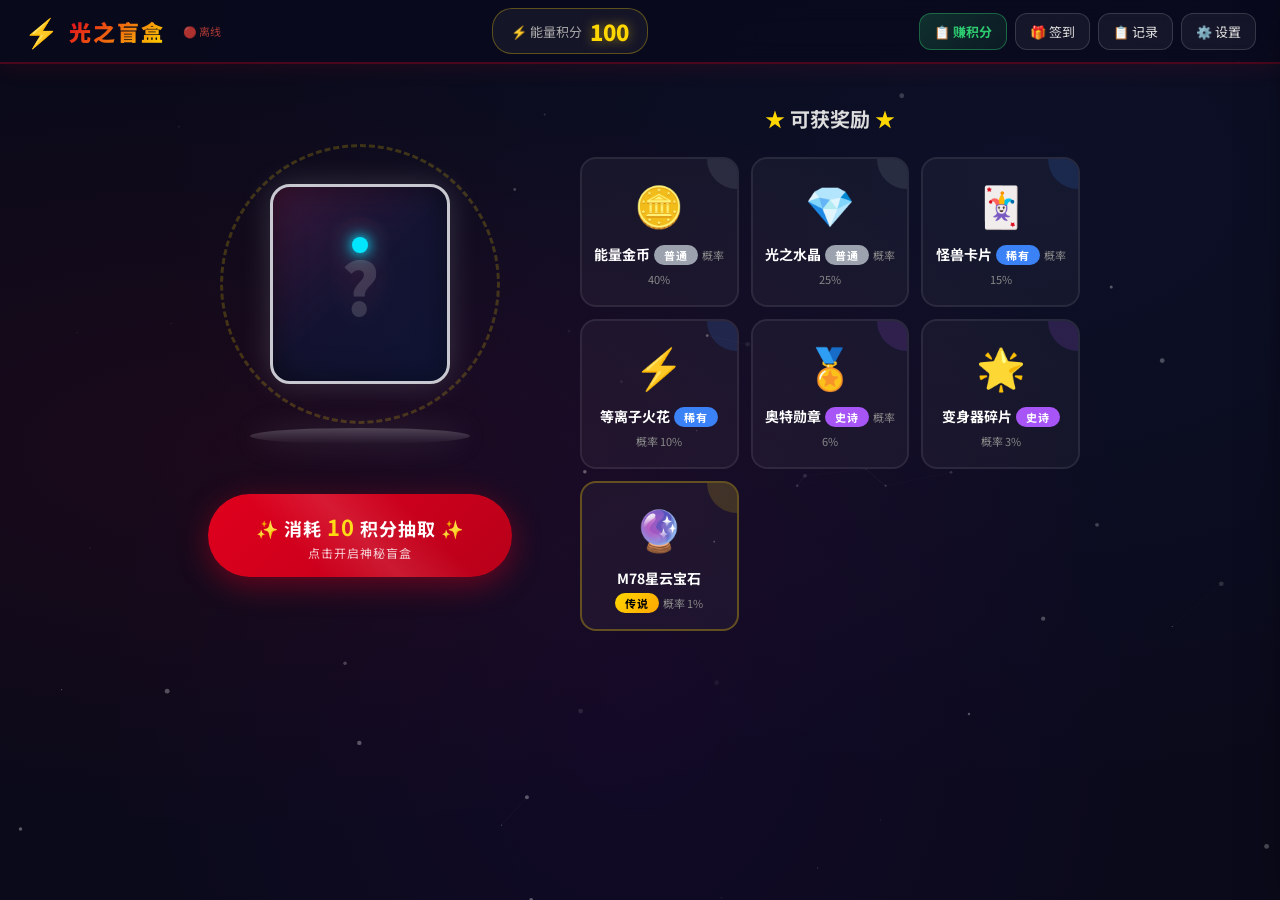
==== index.html @ 7935c027 "Add Python Flask backend for persistent data storage - server.py: Flask app serving static files and" ====
<!DOCTYPE html>
<html lang="zh-CN">
<head>
  <meta charset="UTF-8">
  <meta name="viewport" content="width=device-width, initial-scale=1.0">
  <title>奥特曼盲盒 - 光之抽奖</title>
  <link rel="stylesheet" href="css/style.css">
</head>
<body>
  <!-- 背景粒子 -->
  <canvas id="bgCanvas"></canvas>

  <!-- 顶部导航 -->
  <header id="header">
    <div class="logo">
      <span class="logo-icon">⚡</span>
      <span class="logo-text">光之盲盒</span>
      <span class="sync-status" id="syncStatus">🔴 离线</span>
    </div>
    <div class="points-display">
      <span class="points-label">⚡ 能量积分</span>
      <span class="points-value" id="pointsValue">100</span>
    </div>
    <div class="header-actions">
      <button class="btn-icon btn-nav" id="btnGoTracker" title="去任务页面赚积分">📋 赚积分</button>
      <button class="btn-icon" id="btnDaily" title="每日签到领积分">🎁 签到</button>
      <button class="btn-icon" id="btnHistory" title="抽奖记录">📋 记录</button>
      <button class="btn-icon" id="btnSettings" title="自定义设置">⚙️ 设置</button>
    </div>
  </header>

  <!-- 主游戏区 -->
  <main id="main">
    <!-- 左侧 - 盲盒机 -->
    <section class="machine-area">
      <div class="machine-container" id="machineContainer">
        <!-- 奥特曼装饰光环 -->
        <div class="aura-ring" id="auraRing"></div>
        <!-- 盲盒主体 -->
        <div class="blind-box" id="blindBox">
          <div class="box-front">
            <div class="box-pattern">
              <div class="ultraman-silhouette"></div>
              <div class="color-timer" id="colorTimer"></div>
            </div>
            <span class="box-question">?</span>
          </div>
          <div class="box-glow"></div>
        </div>
        <!-- 平台 -->
        <div class="platform"></div>
      </div>

      <!-- 抽奖按钮 -->
      <button class="draw-btn" id="drawBtn">
        <span class="draw-btn-text">✨ 消耗 <strong id="drawCost">10</strong> 积分抽取 ✨</span>
        <span class="draw-btn-sub">点击开启神秘盲盒</span>
      </button>
    </section>

    <!-- 右侧 - 奖品展示 -->
    <section class="prize-area">
      <h2 class="section-title">
        <span class="title-deco">★</span> 可获奖励 <span class="title-deco">★</span>
      </h2>
      <div class="prize-grid" id="prizeGrid">
        <!-- JS 动态生成 -->
      </div>
    </section>
  </main>

  <!-- 抽奖结果弹窗 -->
  <div class="overlay" id="resultOverlay">
    <div class="result-card" id="resultCard">
      <div class="result-rarity" id="resultRarity"></div>
      <div class="result-emoji" id="resultEmoji"></div>
      <div class="result-name" id="resultName"></div>
      <div class="result-stars" id="resultStars"></div>
      <button class="result-close" id="resultClose">确 定</button>
    </div>
  </div>

  <!-- 中奖粒子特效层 -->
  <div class="effects-layer" id="effectsLayer"></div>

  <!-- 历史记录侧边栏 -->
  <div class="sidebar" id="historySidebar">
    <div class="sidebar-header">
      <h3>📋 抽奖记录</h3>
      <button class="btn-close" id="btnHistoryClose">✕</button>
    </div>
    <div class="history-list" id="historyList">
      <p class="empty-hint">还没有抽奖记录，快来试试手气吧！</p>
    </div>
    <div class="history-stats" id="historyStats"></div>
  </div>

  <!-- 设置弹窗 -->
  <div class="overlay" id="settingsOverlay">
    <div class="settings-card">
      <div class="settings-header">
        <h3>⚙️ 游戏设置</h3>
        <button class="btn-close" id="btnSettingsClose">✕</button>
      </div>
      <div class="settings-body">
        <!-- 积分设置 -->
        <div class="setting-group">
          <h4>积分设置</h4>
          <div class="setting-row">
            <label>当前积分</label>
            <input type="number" id="setPoints" min="0" max="99999" value="100">
          </div>
          <div class="setting-row">
            <label>每次抽奖消耗</label>
            <input type="number" id="setDrawCost" min="1" max="9999" value="10">
          </div>
          <div class="setting-row">
            <label>每日签到奖励</label>
            <input type="number" id="setDailyReward" min="1" max="9999" value="20">
          </div>
        </div>
        <!-- 奖品设置 -->
        <div class="setting-group">
          <h4>奖品池设置</h4>
          <div class="gift-list" id="giftSettingsList">
            <!-- JS 动态生成 -->
          </div>
          <button class="btn-add-gift" id="btnAddGift">+ 添加奖品</button>
        </div>
        <!-- 概率预览 -->
        <div class="setting-group">
          <h4>概率预览</h4>
          <div class="prob-chart" id="probChart"></div>
        </div>
      </div>
      <!-- 数据备份 -->
      <div class="setting-group">
        <h4>💾 全量数据备份</h4>
        <p style="font-size:12px;color:#888;margin-bottom:10px;">包含积分、奖品配置、抽奖记录、任务数据</p>
        <div class="backup-actions">
          <button class="btn-backup" id="btnExportAll">📤 导出备份</button>
          <button class="btn-backup" id="btnImportAll">📥 恢复备份</button>
          <input type="file" id="importAllFile" accept=".json" style="display:none;">
        </div>
        <p style="font-size:11px;color:#666;margin-top:8px;" id="lastBackupTimeBlind">未备份</p>
      </div>
      <div class="settings-footer">
        <button class="btn-secondary" id="btnResetDefault">恢复默认</button>
        <button class="btn-primary" id="btnSaveSettings">保存设置</button>
      </div>
    </div>
  </div>

  <!-- 签到动画 -->
  <div class="overlay" id="dailyOverlay">
    <div class="daily-card">
      <div class="daily-emoji">🎁</div>
      <div class="daily-title">签到成功！</div>
      <div class="daily-points">+<span id="dailyRewardAmount">20</span> ⚡</div>
      <button class="result-close" id="dailyClose">太棒了！</button>
    </div>
  </div>

  <script src="js/api.js"></script>
  <script src="js/game.js"></script>
</body>
</html>
---- css/style.css ----
/* ===== 基础样式 & 字体 ===== */
@import url('https://fonts.googleapis.com/css2?family=Noto+Sans+SC:wght@400;700;900&display=swap');

:root {
  /* 奥特曼主题色 */
  --ultra-red: #E0001D;
  --ultra-silver: #C8C8D0;
  --ultra-blue: #1E3A8A;
  --ultra-gold: #FFD700;
  --ultra-dark: #0a0a1a;
  --ultra-purple: #8B00FF;
  --ultra-cyan: #00E5FF;

  /* 稀有度色 */
  --rarity-common: #9CA3AF;
  --rarity-rare: #3B82F6;
  --rarity-epic: #A855F7;
  --rarity-legendary: #FFD700;

  /* 尺寸 */
  --header-h: 64px;
}

* { margin: 0; padding: 0; box-sizing: border-box; }

body {
  font-family: 'Noto Sans SC', sans-serif;
  background: var(--ultra-dark);
  color: #fff;
  min-height: 100vh;
  overflow-x: hidden;
  background-image:
    radial-gradient(ellipse at 20% 50%, rgba(224,0,29,0.08) 0%, transparent 60%),
    radial-gradient(ellipse at 80% 20%, rgba(30,58,138,0.12) 0%, transparent 60%),
    radial-gradient(ellipse at 50% 80%, rgba(139,0,255,0.06) 0%, transparent 60%);
}

/* ===== 背景粒子画布 ===== */
#bgCanvas {
  position: fixed;
  top: 0; left: 0; width: 100%; height: 100%;
  pointer-events: none;
  z-index: 0;
}

/* ===== 顶部导航 ===== */
#header {
  position: fixed;
  top: 0; left: 0; right: 0;
  height: var(--header-h);
  display: flex;
  align-items: center;
  justify-content: space-between;
  padding: 0 24px;
  background: rgba(10,10,30,0.85);
  backdrop-filter: blur(12px);
  border-bottom: 2px solid rgba(224,0,29,0.3);
  z-index: 100;
  box-shadow: 0 4px 20px rgba(224,0,29,0.1);
}

.logo {
  display: flex;
  align-items: center;
  gap: 10px;
}

.logo-icon {
  font-size: 28px;
  animation: logoPulse 2s ease-in-out infinite;
}

@keyframes logoPulse {
  0%, 100% { transform: scale(1); filter: brightness(1); }
  50% { transform: scale(1.2); filter: brightness(1.5); }
}

.logo-text {
  font-size: 22px;
  font-weight: 900;
  background: linear-gradient(135deg, var(--ultra-red), var(--ultra-gold));
  -webkit-background-clip: text;
  -webkit-text-fill-color: transparent;
  background-clip: text;
  letter-spacing: 2px;
}

.points-display {
  display: flex;
  align-items: center;
  gap: 8px;
  background: rgba(255,255,255,0.05);
  border: 1px solid rgba(255,215,0,0.3);
  border-radius: 20px;
  padding: 6px 18px;
}

.points-label {
  font-size: 13px;
  color: #aaa;
}

.points-value {
  font-size: 22px;
  font-weight: 900;
  color: var(--ultra-gold);
  text-shadow: 0 0 12px rgba(255,215,0,0.5);
  transition: all 0.3s;
}

.points-value.bump {
  animation: pointBump 0.4s ease;
}

@keyframes pointBump {
  0%, 100% { transform: scale(1); }
  50% { transform: scale(1.3); color: #fff; }
}

.header-actions {
  display: flex;
  gap: 8px;
}

.btn-icon {
  padding: 8px 14px;
  border: 1px solid rgba(255,255,255,0.15);
  border-radius: 12px;
  background: rgba(255,255,255,0.05);
  color: #ddd;
  cursor: pointer;
  font-size: 13px;
  font-family: inherit;
  transition: all 0.25s;
}

.btn-icon:hover {
  background: rgba(255,255,255,0.12);
  border-color: var(--ultra-gold);
  transform: translateY(-2px);
  box-shadow: 0 4px 12px rgba(255,215,0,0.15);
}

.btn-nav {
  background: linear-gradient(135deg, rgba(46,204,113,0.2), rgba(39,174,96,0.1));
  border-color: rgba(46,204,113,0.4);
  color: #2ecc71;
  font-weight: 700;
}

.btn-nav:hover {
  background: linear-gradient(135deg, rgba(46,204,113,0.35), rgba(39,174,96,0.2));
  border-color: #2ecc71;
  box-shadow: 0 4px 12px rgba(46,204,113,0.25);
}

.sync-status {
  font-size: 11px;
  margin-left: 8px;
  opacity: 0.7;
  font-weight: 400;
}

/* ===== 主游戏区 ===== */
#main {
  display: flex;
  justify-content: center;
  align-items: flex-start;
  gap: 60px;
  padding: calc(var(--header-h) + 40px) 24px 40px;
  min-height: 100vh;
  position: relative;
  z-index: 1;
}

/* ===== 盲盒机区域 ===== */
.machine-area {
  display: flex;
  flex-direction: column;
  align-items: center;
  gap: 30px;
}

.machine-container {
  position: relative;
  width: 320px;
  height: 360px;
  display: flex;
  align-items: center;
  justify-content: center;
}

/* 光环 */
.aura-ring {
  position: absolute;
  width: 280px;
  height: 280px;
  border-radius: 50%;
  border: 3px dashed rgba(255,215,0,0.2);
  animation: auraSpin 8s linear infinite;
  pointer-events: none;
}

.aura-ring.active {
  border-color: rgba(255,215,0,0.6);
  animation: auraSpinFast 1.5s linear infinite;
  box-shadow: 0 0 40px rgba(255,215,0,0.3), inset 0 0 40px rgba(255,215,0,0.1);
}

@keyframes auraSpin { to { transform: rotate(360deg); } }
@keyframes auraSpinFast { to { transform: rotate(360deg); } }

/* 盲盒主体 */
.blind-box {
  position: relative;
  width: 180px;
  height: 200px;
  cursor: pointer;
  transition: transform 0.3s;
}

.blind-box:hover {
  transform: translateY(-4px);
}

.blind-box.shaking {
  animation: boxShake 0.15s ease-in-out infinite;
}

.blind-box.opening {
  animation: boxOpen 0.6s ease-out forwards;
}

@keyframes boxShake {
  0%, 100% { transform: translate(0, 0) rotate(0deg); }
  25% { transform: translate(-6px, 4px) rotate(-3deg); }
  50% { transform: translate(6px, -4px) rotate(3deg); }
  75% { transform: translate(-4px, -2px) rotate(-2deg); }
}

@keyframes boxOpen {
  0% { transform: scale(1); }
  40% { transform: scale(1.15); }
  100% { transform: scale(1); }
}

.box-front {
  width: 100%;
  height: 100%;
  background: linear-gradient(145deg, #1a1a3e 0%, #0d0d25 100%);
  border: 3px solid var(--ultra-silver);
  border-radius: 20px;
  display: flex;
  align-items: center;
  justify-content: center;
  position: relative;
  overflow: hidden;
  box-shadow:
    0 0 30px rgba(200,200,208,0.2),
    inset 0 0 30px rgba(0,0,0,0.5);
}

.box-front::before {
  content: '';
  position: absolute;
  top: 0; left: 0; right: 0; bottom: 0;
  border-radius: 17px;
  background: linear-gradient(135deg, rgba(224,0,29,0.15) 0%, transparent 50%, rgba(30,58,138,0.15) 100%);
}

.box-pattern {
  position: absolute;
  inset: 0;
  display: flex;
  align-items: center;
  justify-content: center;
}

.ultraman-silhouette {
  position: absolute;
  width: 80px;
  height: 120px;
  opacity: 0.08;
  background: radial-gradient(ellipse at 50% 30%, var(--ultra-red) 0%, transparent 60%);
  border-radius: 50%;
  top: 30px;
}

.color-timer {
  position: absolute;
  top: 50px;
  width: 16px;
  height: 16px;
  background: var(--ultra-cyan);
  border-radius: 50%;
  box-shadow: 0 0 12px var(--ultra-cyan), 0 0 24px var(--ultra-cyan);
  animation: timerBlink 1.5s ease-in-out infinite;
}

@keyframes timerBlink {
  0%, 100% { opacity: 1; box-shadow: 0 0 12px var(--ultra-cyan), 0 0 24px var(--ultra-cyan); }
  50% { opacity: 0.4; box-shadow: 0 0 4px var(--ultra-cyan), 0 0 8px var(--ultra-cyan); }
}

.box-question {
  font-size: 72px;
  font-weight: 900;
  color: rgba(255,255,255,0.15);
  text-shadow: 0 0 40px rgba(255,255,255,0.1);
  z-index: 1;
}

.box-glow {
  position: absolute;
  inset: -10px;
  border-radius: 28px;
  background: transparent;
  pointer-events: none;
  transition: box-shadow 0.5s;
}

.box-glow.flash {
  box-shadow: 0 0 60px rgba(255,215,0,0.6), 0 0 100px rgba(255,215,0,0.3);
}

/* 平台 */
.platform {
  position: absolute;
  bottom: 20px;
  width: 220px;
  height: 16px;
  background: linear-gradient(180deg, rgba(200,200,208,0.3), rgba(200,200,208,0.05));
  border-radius: 50%;
  box-shadow: 0 0 30px rgba(200,200,208,0.15);
}

/* 抽奖按钮 */
.draw-btn {
  position: relative;
  padding: 16px 48px;
  border: none;
  border-radius: 50px;
  background: linear-gradient(135deg, var(--ultra-red), #B8001A);
  color: #fff;
  cursor: pointer;
  font-family: inherit;
  font-size: 18px;
  font-weight: 700;
  letter-spacing: 1px;
  box-shadow: 0 8px 30px rgba(224,0,29,0.4);
  transition: all 0.3s;
  overflow: hidden;
}

.draw-btn::before {
  content: '';
  position: absolute;
  top: -50%; left: -50%;
  width: 200%; height: 200%;
  background: linear-gradient(45deg, transparent 40%, rgba(255,255,255,0.1) 50%, transparent 60%);
  animation: btnShine 3s infinite;
}

@keyframes btnShine {
  0% { transform: translateX(-100%) rotate(45deg); }
  100% { transform: translateX(100%) rotate(45deg); }
}

.draw-btn:hover {
  transform: translateY(-3px);
  box-shadow: 0 12px 40px rgba(224,0,29,0.55);
}

.draw-btn:active {
  transform: translateY(0);
}

.draw-btn:disabled {
  background: linear-gradient(135deg, #555, #444);
  box-shadow: none;
  cursor: not-allowed;
  opacity: 0.7;
}

.draw-btn-text strong {
  font-size: 22px;
  color: var(--ultra-gold);
}

.draw-btn-sub {
  display: block;
  font-size: 12px;
  font-weight: 400;
  opacity: 0.8;
  margin-top: 2px;
}

/* ===== 奖品展示区 ===== */
.prize-area {
  flex: 1;
  max-width: 500px;
}

.section-title {
  text-align: center;
  font-size: 20px;
  margin-bottom: 24px;
  font-weight: 700;
  color: #ddd;
}

.title-deco {
  color: var(--ultra-gold);
}

.prize-grid {
  display: grid;
  grid-template-columns: repeat(auto-fill, minmax(130px, 1fr));
  gap: 12px;
}

.prize-card {
  background: rgba(255,255,255,0.04);
  border: 2px solid rgba(255,255,255,0.08);
  border-radius: 16px;
  padding: 16px 12px;
  text-align: center;
  transition: all 0.3s;
  position: relative;
  overflow: hidden;
}

.prize-card::after {
  content: '';
  position: absolute;
  top: -30px;
  right: -30px;
  width: 60px;
  height: 60px;
  border-radius: 50%;
  opacity: 0.15;
  pointer-events: none;
}

.prize-card[data-rarity="common"]::after { background: var(--rarity-common); }
.prize-card[data-rarity="rare"]::after { background: var(--rarity-rare); }
.prize-card[data-rarity="epic"]::after { background: var(--rarity-epic); }
.prize-card[data-rarity="legendary"]::after { background: var(--rarity-legendary); }

.prize-card:hover {
  transform: translateY(-4px);
  border-color: rgba(255,255,255,0.2);
  box-shadow: 0 8px 25px rgba(0,0,0,0.3);
}

.prize-card[data-rarity="legendary"] {
  border-color: rgba(255,215,0,0.3);
  animation: legendaryGlow 2s ease-in-out infinite;
}

@keyframes legendaryGlow {
  0%, 100% { box-shadow: 0 0 15px rgba(255,215,0,0.15); }
  50% { box-shadow: 0 0 30px rgba(255,215,0,0.3); }
}

.prize-emoji {
  font-size: 40px;
  margin-bottom: 8px;
  display: block;
}

.prize-name {
  font-size: 14px;
  font-weight: 700;
  margin-bottom: 4px;
}

.prize-rarity-badge {
  display: inline-block;
  padding: 2px 10px;
  border-radius: 10px;
  font-size: 11px;
  font-weight: 700;
  letter-spacing: 1px;
}

.prize-rarity-badge.common { background: var(--rarity-common); color: #fff; }
.prize-rarity-badge.rare { background: var(--rarity-rare); color: #fff; }
.prize-rarity-badge.epic { background: var(--rarity-epic); color: #fff; }
.prize-rarity-badge.legendary { background: linear-gradient(135deg, var(--ultra-gold), #FFA500); color: #000; }

.prize-prob {
  font-size: 11px;
  color: #888;
  margin-top: 4px;
}

/* ===== 结果弹窗 ===== */
.overlay {
  position: fixed;
  inset: 0;
  background: rgba(0,0,0,0.8);
  display: flex;
  align-items: center;
  justify-content: center;
  z-index: 1000;
  backdrop-filter: blur(8px);
  opacity: 0;
  pointer-events: none;
  transition: opacity 0.3s;
}

.overlay.show {
  opacity: 1;
  pointer-events: auto;
}

.result-card {
  background: linear-gradient(145deg, #1a1a3e, #0f0f28);
  border: 2px solid rgba(255,255,255,0.15);
  border-radius: 24px;
  padding: 48px 40px;
  text-align: center;
  transform: scale(0.8);
  transition: transform 0.4s cubic-bezier(0.18, 0.89, 0.32, 1.28);
  max-width: 360px;
  width: 90%;
}

.overlay.show .result-card {
  transform: scale(1);
}

.result-card.rare-glow { border-color: rgba(59,130,246,0.5); box-shadow: 0 0 60px rgba(59,130,246,0.3); }
.result-card.epic-glow { border-color: rgba(168,85,247,0.5); box-shadow: 0 0 60px rgba(168,85,247,0.4); }
.result-card.legendary-glow { border-color: rgba(255,215,0,0.6); box-shadow: 0 0 80px rgba(255,215,0,0.5); animation: legendaryResult 0.5s ease-in-out infinite alternate; }

@keyframes legendaryResult {
  from { box-shadow: 0 0 40px rgba(255,215,0,0.4); }
  to { box-shadow: 0 0 100px rgba(255,215,0,0.7); }
}

.result-rarity {
  font-size: 14px;
  font-weight: 700;
  text-transform: uppercase;
  letter-spacing: 3px;
  margin-bottom: 16px;
}

.result-emoji {
  font-size: 96px;
  margin-bottom: 16px;
  animation: resultBounce 0.6s ease-in-out;
}

@keyframes resultBounce {
  0% { transform: scale(0) rotate(-20deg); opacity: 0; }
  60% { transform: scale(1.2) rotate(5deg); }
  100% { transform: scale(1) rotate(0); opacity: 1; }
}

.result-name {
  font-size: 28px;
  font-weight: 900;
  margin-bottom: 8px;
}

.result-stars {
  font-size: 20px;
  margin-bottom: 24px;
  letter-spacing: 4px;
}

.result-close {
  padding: 10px 36px;
  border: none;
  border-radius: 20px;
  background: var(--ultra-red);
  color: #fff;
  font-size: 16px;
  font-weight: 700;
  cursor: pointer;
  font-family: inherit;
  transition: all 0.3s;
}

.result-close:hover {
  transform: scale(1.05);
  box-shadow: 0 4px 20px rgba(224,0,29,0.4);
}

/* ===== 特效层 ===== */
.effects-layer {
  position: fixed;
  inset: 0;
  pointer-events: none;
  z-index: 1001;
}

.particle {
  position: absolute;
  pointer-events: none;
  animation: particleFly 1.2s ease-out forwards;
}

@keyframes particleFly {
  0% {
    transform: translate(0, 0) scale(1);
    opacity: 1;
  }
  100% {
    transform: translate(var(--dx), var(--dy)) scale(0);
    opacity: 0;
  }
}

.confetti {
  position: absolute;
  width: 12px;
  height: 12px;
  pointer-events: none;
  animation: confettiFall 3s ease-out forwards;
}

@keyframes confettiFall {
  0% {
    transform: translateY(-100vh) rotate(0deg);
    opacity: 1;
  }
  100% {
    transform: translateY(110vh) rotate(720deg);
    opacity: 0;
  }
}

/* 屏幕震动 */
.screen-shake {
  animation: screenShake 0.5s ease-out;
}

@keyframes screenShake {
  0%, 100% { transform: translate(0, 0); }
  10% { transform: translate(-8px, 6px); }
  20% { transform: translate(8px, -8px); }
  30% { transform: translate(-10px, -4px); }
  40% { transform: translate(6px, 10px); }
  50% { transform: translate(-6px, -6px); }
  60% { transform: translate(4px, 8px); }
  70% { transform: translate(-4px, -2px); }
  80% { transform: translate(2px, 4px); }
  90% { transform: translate(-2px, -2px); }
}

/* ===== 历史侧边栏 ===== */
.sidebar {
  position: fixed;
  top: 0;
  right: -400px;
  width: 380px;
  height: 100vh;
  background: rgba(10,10,30,0.95);
  backdrop-filter: blur(20px);
  border-left: 2px solid rgba(255,255,255,0.1);
  z-index: 200;
  transition: right 0.4s cubic-bezier(0.4, 0, 0.2, 1);
  display: flex;
  flex-direction: column;
  box-shadow: -8px 0 40px rgba(0,0,0,0.5);
}

.sidebar.open { right: 0; }

.sidebar-header {
  display: flex;
  justify-content: space-between;
  align-items: center;
  padding: 20px 24px;
  border-bottom: 1px solid rgba(255,255,255,0.08);
}

.sidebar-header h3 { font-size: 18px; }

.btn-close {
  background: none;
  border: none;
  color: #aaa;
  font-size: 20px;
  cursor: pointer;
  transition: color 0.2s;
}

.btn-close:hover { color: #fff; }

.history-list {
  flex: 1;
  overflow-y: auto;
  padding: 16px 24px;
  display: flex;
  flex-direction: column;
  gap: 10px;
}

.empty-hint {
  text-align: center;
  color: #666;
  padding: 40px 0;
}

.history-item {
  display: flex;
  align-items: center;
  gap: 12px;
  padding: 12px;
  background: rgba(255,255,255,0.04);
  border-radius: 12px;
  border-left: 3px solid var(--rarity-common);
}

.history-item.rare { border-left-color: var(--rarity-rare); }
.history-item.epic { border-left-color: var(--rarity-epic); }
.history-item.legendary { border-left-color: var(--rarity-legendary); }

.history-item-emoji { font-size: 32px; }

.history-item-info { flex: 1; }
.history-item-name { font-weight: 700; font-size: 14px; }
.history-item-rarity { font-size: 11px; color: #999; }
.history-item-time { font-size: 11px; color: #555; }

.history-stats {
  padding: 16px 24px;
  border-top: 1px solid rgba(255,255,255,0.08);
  display: grid;
  grid-template-columns: 1fr 1fr;
  gap: 8px;
  font-size: 13px;
}

.stat-item { color: #aaa; }
.stat-item span { color: #fff; font-weight: 700; }

/* ===== 设置弹窗 ===== */
.settings-card {
  background: linear-gradient(145deg, #1a1a3e, #0f0f28);
  border: 2px solid rgba(255,255,255,0.15);
  border-radius: 24px;
  width: 90%;
  max-width: 560px;
  max-height: 85vh;
  overflow: hidden;
  display: flex;
  flex-direction: column;
}

.settings-header {
  display: flex;
  justify-content: space-between;
  align-items: center;
  padding: 20px 24px;
  border-bottom: 1px solid rgba(255,255,255,0.08);
}

.settings-header h3 { font-size: 18px; }

.settings-body {
  flex: 1;
  overflow-y: auto;
  padding: 20px 24px;
  display: flex;
  flex-direction: column;
  gap: 20px;
}

.setting-group h4 {
  font-size: 15px;
  margin-bottom: 12px;
  color: var(--ultra-gold);
}

.setting-row {
  display: flex;
  justify-content: space-between;
  align-items: center;
  padding: 8px 0;
}

.setting-row label { font-size: 14px; color: #bbb; }

.setting-row input[type="number"] {
  width: 100px;
  padding: 6px 12px;
  border: 1px solid rgba(255,255,255,0.15);
  border-radius: 8px;
  background: rgba(255,255,255,0.05);
  color: #fff;
  font-size: 14px;
  font-family: inherit;
  text-align: center;
}

.gift-list {
  display: flex;
  flex-direction: column;
  gap: 10px;
}

.gift-setting-item {
  display: flex;
  align-items: center;
  gap: 8px;
  padding: 10px;
  background: rgba(255,255,255,0.04);
  border-radius: 12px;
  border: 1px solid rgba(255,255,255,0.06);
}

.gift-setting-item input,
.gift-setting-item select {
  padding: 6px 10px;
  border: 1px solid rgba(255,255,255,0.15);
  border-radius: 6px;
  background: rgba(255,255,255,0.05);
  color: #fff;
  font-size: 13px;
  font-family: inherit;
}

.gift-setting-item select {
  width: 90px;
}

.gift-setting-item select option {
  background: #1a1a3e;
  color: #fff;
}

.gift-setting-item .gift-emoji-input { width: 50px; text-align: center; font-size: 20px; }
.gift-setting-item .gift-name-input { flex: 1; }
.gift-setting-item .gift-prob-input { width: 70px; text-align: center; }

.btn-remove-gift {
  width: 28px; height: 28px;
  border: none;
  border-radius: 50%;
  background: rgba(224,0,29,0.3);
  color: #fff;
  cursor: pointer;
  font-size: 14px;
  transition: all 0.2s;
  flex-shrink: 0;
}

.btn-remove-gift:hover { background: var(--ultra-red); }

.btn-add-gift {
  width: 100%;
  padding: 10px;
  border: 2px dashed rgba(255,255,255,0.2);
  border-radius: 12px;
  background: transparent;
  color: #aaa;
  cursor: pointer;
  font-family: inherit;
  font-size: 14px;
  transition: all 0.2s;
}

.btn-add-gift:hover {
  border-color: rgba(255,255,255,0.4);
  color: #fff;
  background: rgba(255,255,255,0.04);
}

.prob-chart {
  display: flex;
  height: 30px;
  border-radius: 8px;
  overflow: hidden;
}

.prob-bar {
  display: flex;
  align-items: center;
  justify-content: center;
  font-size: 11px;
  font-weight: 700;
  color: #fff;
  transition: all 0.3s;
}

.settings-footer {
  display: flex;
  gap: 12px;
  padding: 16px 24px;
  border-top: 1px solid rgba(255,255,255,0.08);
  justify-content: flex-end;
}

.btn-primary,
.btn-secondary {
  padding: 10px 24px;
  border: none;
  border-radius: 12px;
  font-size: 14px;
  font-weight: 700;
  cursor: pointer;
  font-family: inherit;
  transition: all 0.2s;
}

.btn-primary {
  background: var(--ultra-red);
  color: #fff;
}

.btn-primary:hover { box-shadow: 0 4px 16px rgba(224,0,29,0.4); }

.btn-secondary {
  background: rgba(255,255,255,0.08);
  color: #bbb;
}

.btn-secondary:hover { background: rgba(255,255,255,0.15); }

.backup-actions {
  display: flex;
  gap: 10px;
}

.btn-backup {
  flex: 1;
  padding: 10px 16px;
  border: 1px solid rgba(255,255,255,0.15);
  border-radius: 12px;
  background: rgba(255,255,255,0.05);
  color: #ddd;
  cursor: pointer;
  font-size: 13px;
  font-family: inherit;
  font-weight: 700;
  transition: all 0.2s;
}

.btn-backup:hover {
  background: rgba(255,255,255,0.12);
  border-color: var(--ultra-gold);
  box-shadow: 0 4px 12px rgba(255,215,0,0.15);
}

/* ===== 签到弹窗 ===== */
.daily-card {
  background: linear-gradient(145deg, #1a1a3e, #0f0f28);
  border: 2px solid rgba(255,215,0,0.4);
  border-radius: 24px;
  padding: 40px 40px;
  text-align: center;
  box-shadow: 0 0 60px rgba(255,215,0,0.2);
}

.daily-emoji { font-size: 72px; margin-bottom: 12px; animation: resultBounce 0.6s ease-in-out; }
.daily-title { font-size: 22px; font-weight: 900; margin-bottom: 8px; }
.daily-points { font-size: 28px; font-weight: 900; color: var(--ultra-gold); margin-bottom: 20px; }

/* ===== 响应式 ===== */
@media (max-width: 768px) {
  #main {
    flex-direction: column;
    align-items: center;
    gap: 30px;
    padding-top: calc(var(--header-h) + 20px);
  }

  .machine-container {
    width: 250px;
    height: 300px;
  }

  .blind-box {
    width: 140px;
    height: 160px;
  }

  .box-question { font-size: 52px; }

  .prize-area {
    width: 100%;
    max-width: none;
  }

  .prize-grid {
    grid-template-columns: repeat(auto-fill, minmax(100px, 1fr));
  }

  .sidebar {
    width: 100vw;
    right: -100vw;
  }

  .header-actions { gap: 4px; }
  .btn-icon { padding: 6px 10px; font-size: 12px; }
  .logo-text { font-size: 16px; }
}
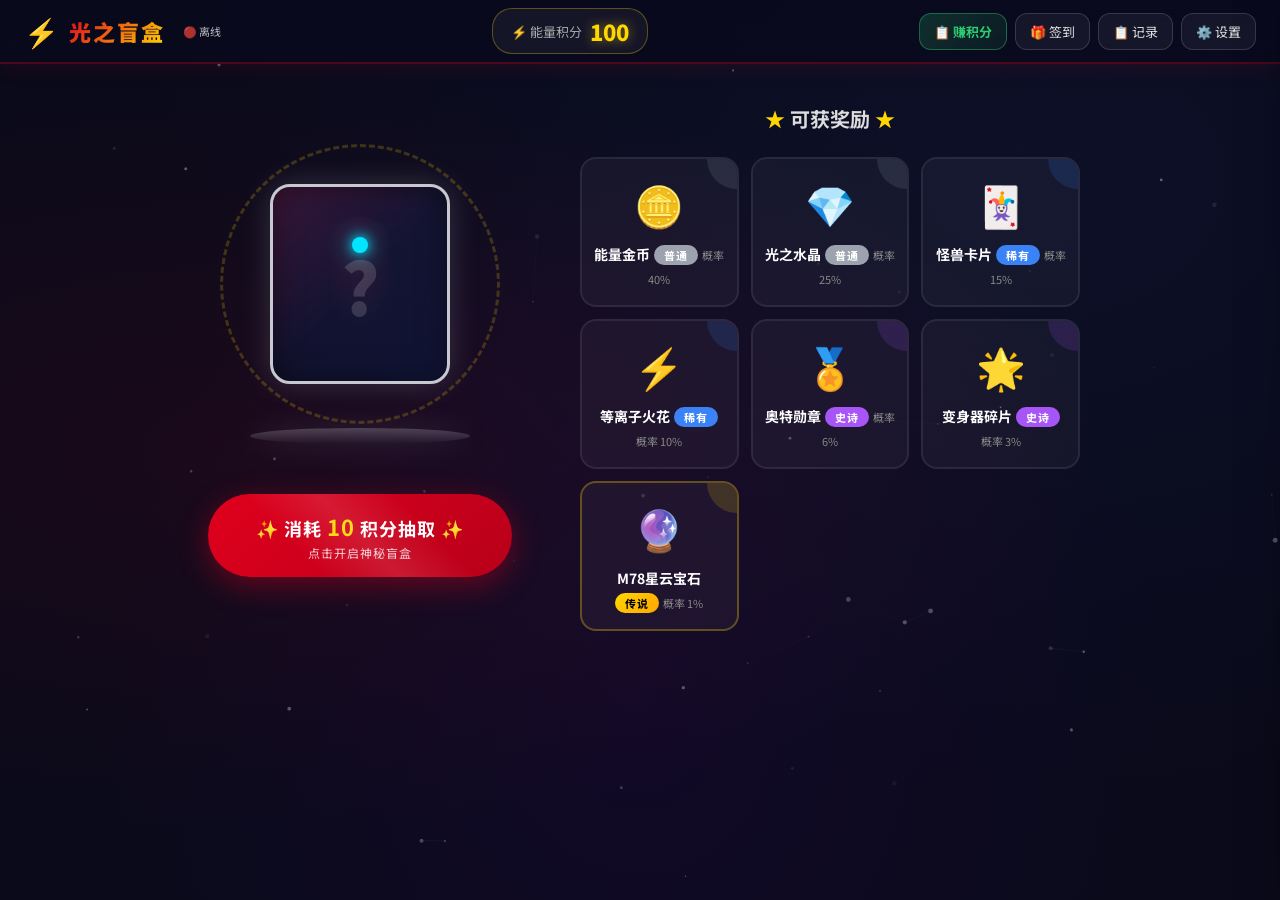
==== commit bc2f4028: "Fix script load order: inline scripts execute before api.js - Move api.js after main game scripts to" ====
--- a/index.html
+++ b/index.html
@@ -161,7 +161,7 @@
     </div>
   </div>
 
+  <script src="js/game.js"></script>
   <script src="js/api.js"></script>
-  <script src="js/game.js"></script>
 </body>
 </html>
--- a/css/style.css
+++ b/css/style.css
@@ -964,11 +964,70 @@
 
 /* ===== 响应式 ===== */
 @media (max-width: 768px) {
+  /* --- 头部重构 --- */
+  #header {
+    height: auto;
+    flex-wrap: wrap;
+    padding: 8px 12px;
+    gap: 6px;
+  }
+
+  .logo {
+    gap: 4px;
+    order: 1;
+  }
+
+  .logo-text {
+    font-size: 15px;
+    letter-spacing: 1px;
+  }
+
+  .logo-icon {
+    font-size: 22px;
+  }
+
+  .sync-status {
+    display: none;  /* 手机端隐藏文字，用header高度区分 */
+  }
+
+  .points-display {
+    order: 2;
+    padding: 4px 10px;
+    gap: 4px;
+    font-size: 12px;
+  }
+
+  .points-label {
+    font-size: 11px;
+  }
+
+  .points-value {
+    font-size: 16px;
+  }
+
+  .header-actions {
+    order: 3;
+    width: 100%;
+    justify-content: center;
+    gap: 4px;
+  }
+
+  .btn-icon {
+    padding: 5px 8px;
+    font-size: 11px;
+    border-radius: 8px;
+  }
+
+  .btn-nav {
+    font-size: 10px;
+    padding: 5px 6px;
+  }
+
   #main {
     flex-direction: column;
     align-items: center;
     gap: 30px;
-    padding-top: calc(var(--header-h) + 20px);
+    padding-top: 100px;
   }
 
   .machine-container {
@@ -996,8 +1055,23 @@
     width: 100vw;
     right: -100vw;
   }
-
-  .header-actions { gap: 4px; }
-  .btn-icon { padding: 6px 10px; font-size: 12px; }
-  .logo-text { font-size: 16px; }
-}
+}
+
+@media (max-width: 400px) {
+  .btn-icon {
+    font-size: 14px;    /* emoji 当按钮文字 */
+    padding: 6px 8px;
+    min-width: 32px;
+  }
+
+  .btn-nav {
+    font-size: 13px;
+    padding: 6px 7px;
+  }
+
+  /* 超小屏隐藏按钮中文，靠 emoji 辨识 */
+  .btn-icon:not(.btn-nav) {
+    font-size: 15px;
+    padding: 6px 8px;
+  }
+}
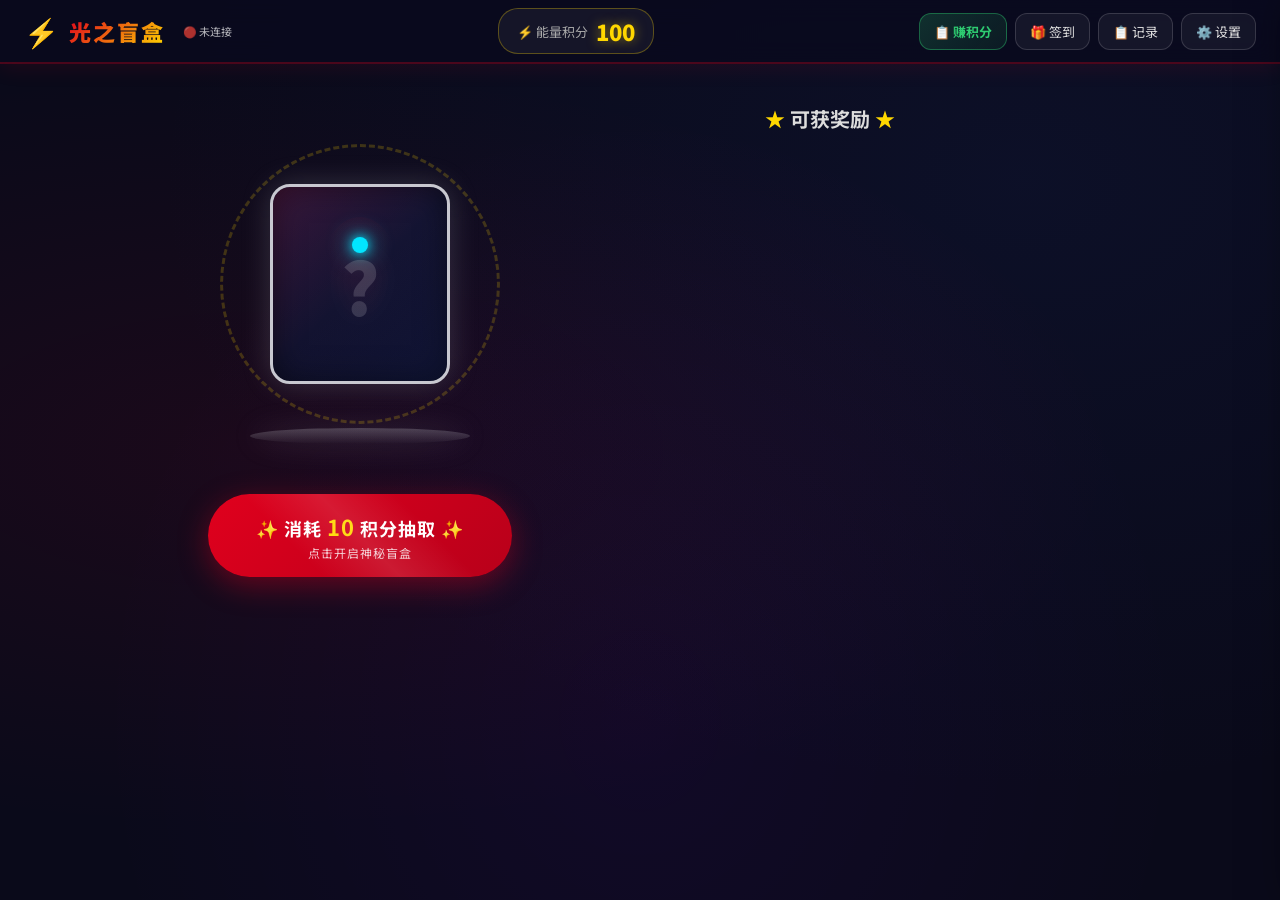
==== commit c828d556: "Remove localStorage: all data read/write from server data.json only - api.js rewritten as central in" ====
--- a/index.html
+++ b/index.html
@@ -161,7 +161,7 @@
     </div>
   </div>
 
+  <script src="js/api.js"></script>
   <script src="js/game.js"></script>
-  <script src="js/api.js"></script>
 </body>
 </html>
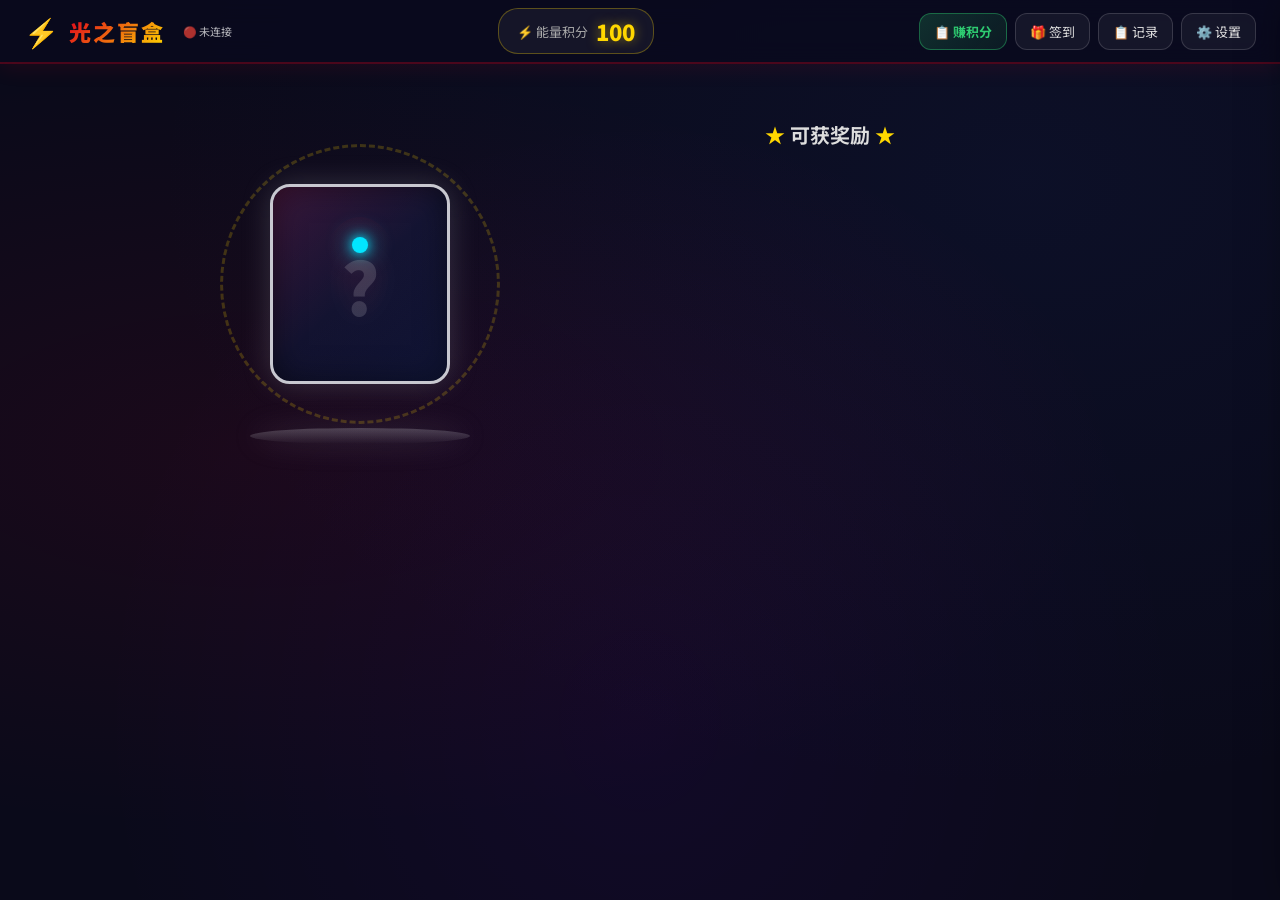
==== commit dc649e5a: "Add multi-tier blind box with different costs and gift pools - Replace single draw cost/pool with dr" ====
--- a/index.html
+++ b/index.html
@@ -51,16 +51,14 @@
         <div class="platform"></div>
       </div>
 
-      <!-- 抽奖按钮 -->
-      <button class="draw-btn" id="drawBtn">
-        <span class="draw-btn-text">✨ 消耗 <strong id="drawCost">10</strong> 积分抽取 ✨</span>
-        <span class="draw-btn-sub">点击开启神秘盲盒</span>
-      </button>
+      <!-- 多档抽奖按钮 -->
+      <div class="draw-buttons" id="drawButtons"></div>
     </section>
 
     <!-- 右侧 - 奖品展示 -->
     <section class="prize-area">
-      <h2 class="section-title">
+      <div class="tier-tabs" id="tierTabs"></div>
+      <h2 class="section-title" style="margin-top:8px;">
         <span class="title-deco">★</span> 可获奖励 <span class="title-deco">★</span>
       </h2>
       <div class="prize-grid" id="prizeGrid">
@@ -107,25 +105,17 @@
         <div class="setting-group">
           <h4>积分设置</h4>
           <div class="setting-row">
-            <label>当前积分</label>
-            <input type="number" id="setPoints" min="0" max="99999" value="100">
-          </div>
-          <div class="setting-row">
-            <label>每次抽奖消耗</label>
-            <input type="number" id="setDrawCost" min="1" max="9999" value="10">
-          </div>
-          <div class="setting-row">
             <label>每日签到奖励</label>
-            <input type="number" id="setDailyReward" min="1" max="9999" value="20">
+            <input type="number" id="setDailyReward" min="1" max="9999" value="1">
           </div>
         </div>
-        <!-- 奖品设置 -->
+        <!-- 档位 & 奖品设置 -->
         <div class="setting-group">
-          <h4>奖品池设置</h4>
+          <h4>盲盒档位 & 奖品池</h4>
           <div class="gift-list" id="giftSettingsList">
             <!-- JS 动态生成 -->
           </div>
-          <button class="btn-add-gift" id="btnAddGift">+ 添加奖品</button>
+          <button class="btn-add-gift" id="btnAddTier" style="margin-top:10px;">+ 添加新档位</button>
         </div>
         <!-- 概率预览 -->
         <div class="setting-group">
--- a/css/style.css
+++ b/css/style.css
@@ -159,6 +159,149 @@
   margin-left: 8px;
   opacity: 0.7;
   font-weight: 400;
+}
+
+/* ===== 多档抽奖按钮 ===== */
+.draw-buttons {
+  display: flex;
+  flex-direction: column;
+  gap: 10px;
+  width: 100%;
+  max-width: 300px;
+}
+
+.draw-btn.tier-btn {
+  width: 100%;
+  padding: 14px 20px;
+  display: flex;
+  flex-direction: column;
+  align-items: center;
+  gap: 4px;
+  background: linear-gradient(135deg, #1a1a3e, #0d0d25);
+  border: 2px solid rgba(255,255,255,0.12);
+  box-shadow: 0 4px 15px rgba(0,0,0,0.3);
+}
+
+.draw-btn.tier-btn:hover:not(:disabled) {
+  border-color: var(--ultra-gold);
+  box-shadow: 0 6px 25px rgba(255,215,0,0.25);
+  transform: translateY(-2px);
+}
+
+.draw-btn.tier-btn:disabled {
+  opacity: 0.45;
+  cursor: not-allowed;
+  background: linear-gradient(135deg, #1a1a2e, #111);
+}
+
+/* ===== 档位切换标签 ===== */
+.tier-tabs {
+  display: flex;
+  gap: 8px;
+  margin-bottom: 16px;
+  flex-wrap: wrap;
+  justify-content: center;
+}
+
+.tier-tab {
+  padding: 6px 16px;
+  border: 1px solid rgba(255,255,255,0.15);
+  border-radius: 16px;
+  cursor: pointer;
+  font-size: 13px;
+  font-weight: 700;
+  color: #888;
+  transition: all 0.2s;
+}
+
+.tier-tab:hover {
+  border-color: rgba(255,255,255,0.3);
+  color: #ccc;
+}
+
+.tier-tab.active {
+  background: rgba(224,0,29,0.15);
+  border-color: var(--ultra-red);
+  color: #fff;
+}
+
+/* ===== 档位设置面板 ===== */
+.tier-settings-group {
+  border: 1px solid rgba(255,255,255,0.08);
+  border-radius: 14px;
+  padding: 12px;
+  margin-bottom: 12px;
+}
+
+.tier-settings-header {
+  display: flex;
+  align-items: center;
+  gap: 8px;
+  margin-bottom: 10px;
+}
+
+.tier-name-input {
+  flex: 1;
+  padding: 6px 10px;
+  border: 1px solid rgba(255,255,255,0.15);
+  border-radius: 6px;
+  background: rgba(255,255,255,0.05);
+  color: #fff;
+  font-size: 13px;
+  font-family: inherit;
+}
+
+.tier-cost-input {
+  width: 70px;
+  padding: 6px 10px;
+  border: 1px solid rgba(255,255,255,0.15);
+  border-radius: 6px;
+  background: rgba(255,255,255,0.05);
+  color: #fff;
+  font-size: 13px;
+  font-family: inherit;
+  text-align: center;
+}
+
+.tier-cost-label {
+  font-size: 12px;
+  color: #888;
+}
+
+.btn-remove-tier {
+  width: 28px; height: 28px;
+  border: none; border-radius: 50%;
+  background: rgba(224,0,29,0.3);
+  color: #fff; cursor: pointer;
+  font-size: 14px;
+  transition: all 0.2s;
+}
+
+.btn-remove-tier:hover { background: var(--ultra-red); }
+
+.tier-gift-list {
+  display: flex;
+  flex-direction: column;
+  gap: 6px;
+}
+
+.btn-add-gift-small {
+  width: 100%;
+  padding: 6px;
+  border: 1px dashed rgba(255,255,255,0.2);
+  border-radius: 8px;
+  background: transparent;
+  color: #888;
+  cursor: pointer;
+  font-family: inherit;
+  font-size: 12px;
+  margin-top: 6px;
+  transition: all 0.2s;
+}
+
+.btn-add-gift-small:hover {
+  border-color: rgba(255,255,255,0.4);
+  color: #fff;
 }
 
 /* ===== 主游戏区 ===== */
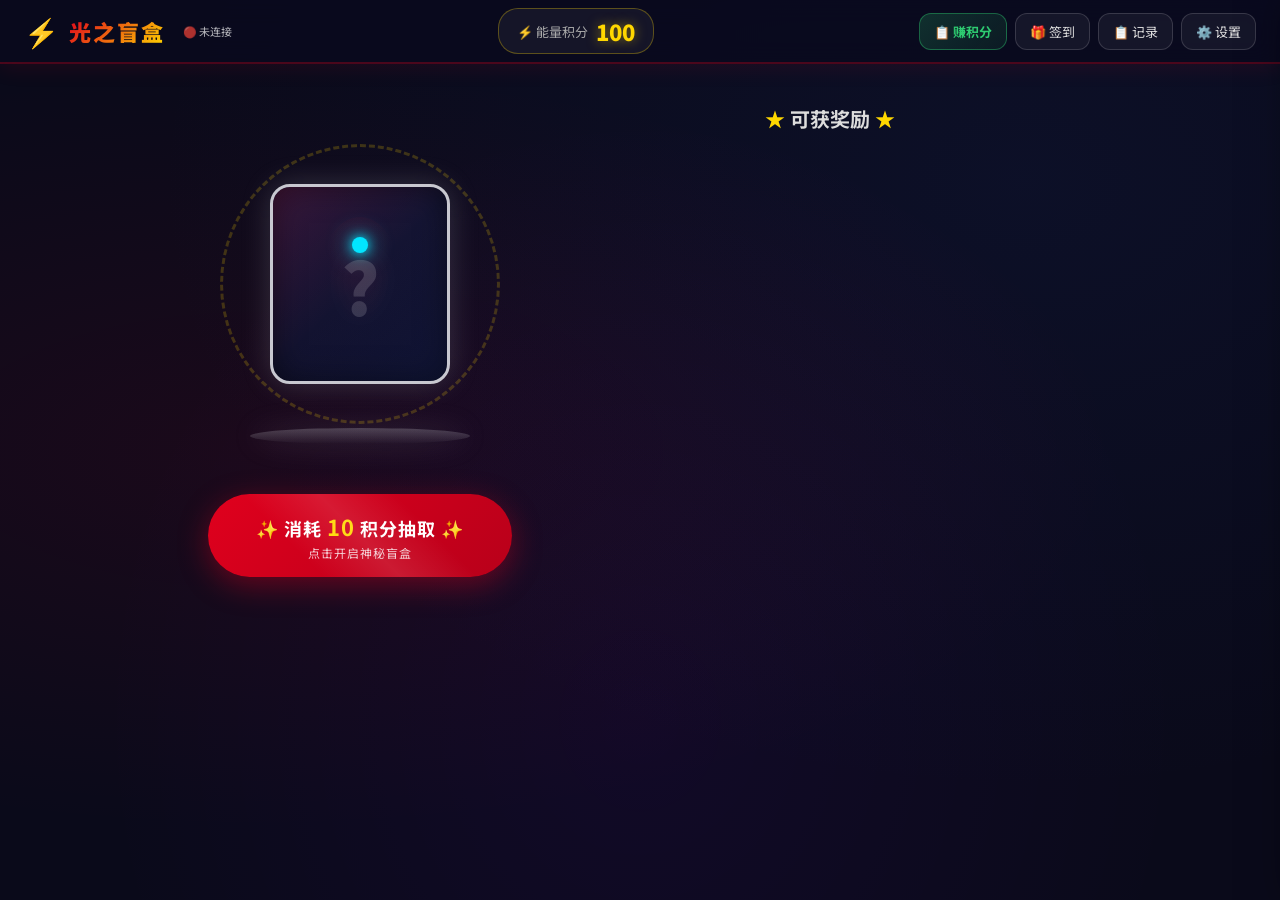
==== commit ebf0ee45: "Fix settings panel: remove old single-pool fields, use tier-based UI - Remove "当前积分" and "每次抽奖消耗" (n" ====
--- a/index.html
+++ b/index.html
@@ -51,14 +51,16 @@
         <div class="platform"></div>
       </div>
 
-      <!-- 多档抽奖按钮 -->
-      <div class="draw-buttons" id="drawButtons"></div>
+      <!-- 抽奖按钮 -->
+      <button class="draw-btn" id="drawBtn">
+        <span class="draw-btn-text">✨ 消耗 <strong id="drawCost">10</strong> 积分抽取 ✨</span>
+        <span class="draw-btn-sub">点击开启神秘盲盒</span>
+      </button>
     </section>
 
     <!-- 右侧 - 奖品展示 -->
     <section class="prize-area">
-      <div class="tier-tabs" id="tierTabs"></div>
-      <h2 class="section-title" style="margin-top:8px;">
+      <h2 class="section-title">
         <span class="title-deco">★</span> 可获奖励 <span class="title-deco">★</span>
       </h2>
       <div class="prize-grid" id="prizeGrid">
@@ -109,12 +111,10 @@
             <input type="number" id="setDailyReward" min="1" max="9999" value="1">
           </div>
         </div>
-        <!-- 档位 & 奖品设置 -->
+        <!-- 档位 & 奖品池 -->
         <div class="setting-group">
           <h4>盲盒档位 & 奖品池</h4>
-          <div class="gift-list" id="giftSettingsList">
-            <!-- JS 动态生成 -->
-          </div>
+          <div class="gift-list" id="giftSettingsList"></div>
           <button class="btn-add-gift" id="btnAddTier" style="margin-top:10px;">+ 添加新档位</button>
         </div>
         <!-- 概率预览 -->
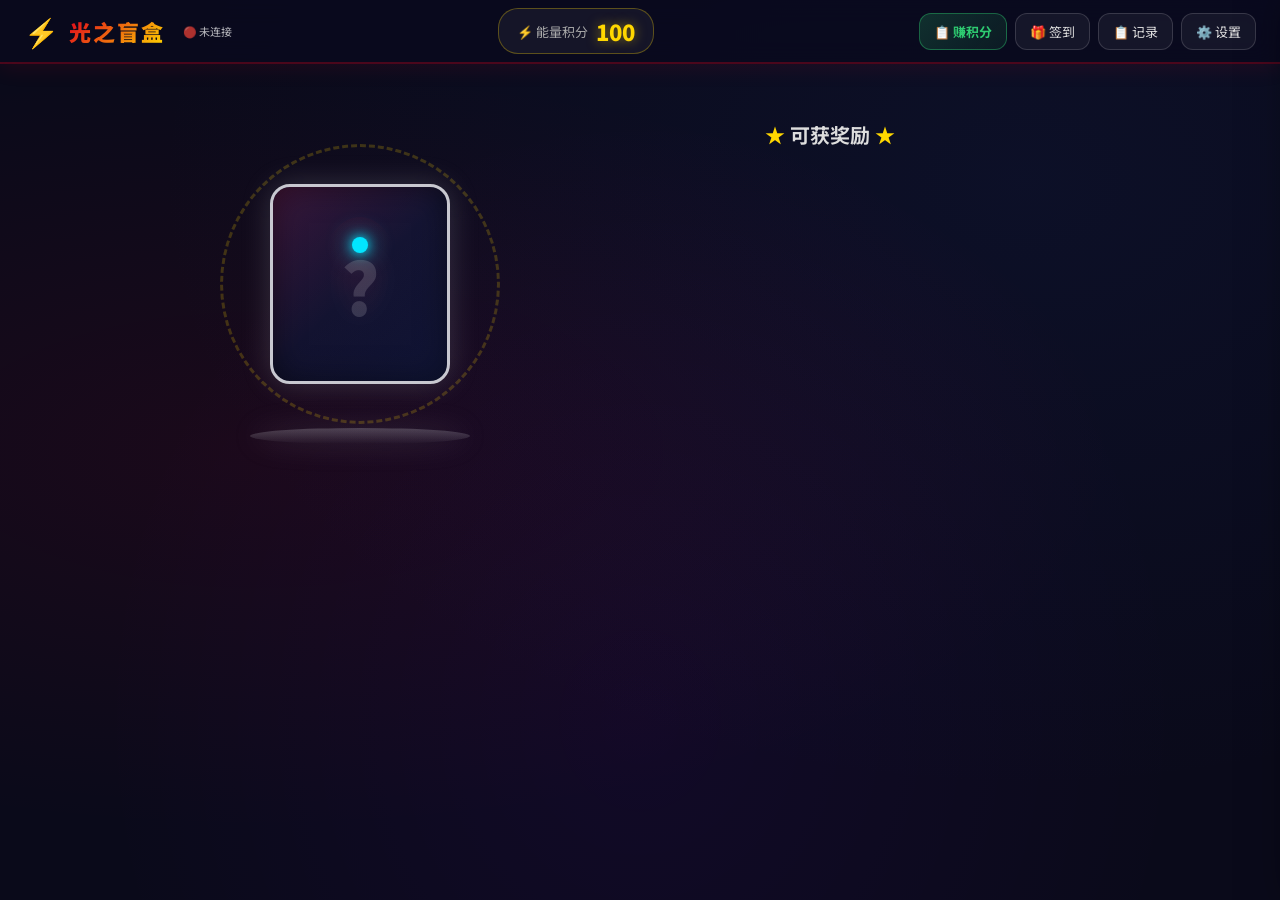
==== commit 3870b4d1: "Fix HTML: replace old #drawBtn with #drawButtons container game.js expects #drawButtons (multi-tier " ====
--- a/index.html
+++ b/index.html
@@ -51,16 +51,14 @@
         <div class="platform"></div>
       </div>
 
-      <!-- 抽奖按钮 -->
-      <button class="draw-btn" id="drawBtn">
-        <span class="draw-btn-text">✨ 消耗 <strong id="drawCost">10</strong> 积分抽取 ✨</span>
-        <span class="draw-btn-sub">点击开启神秘盲盒</span>
-      </button>
+      <!-- 多档抽奖按钮 -->
+      <div class="draw-buttons" id="drawButtons"></div>
     </section>
 
     <!-- 右侧 - 奖品展示 -->
     <section class="prize-area">
-      <h2 class="section-title">
+      <div class="tier-tabs" id="tierTabs"></div>
+      <h2 class="section-title" style="margin-top:8px;">
         <span class="title-deco">★</span> 可获奖励 <span class="title-deco">★</span>
       </h2>
       <div class="prize-grid" id="prizeGrid">
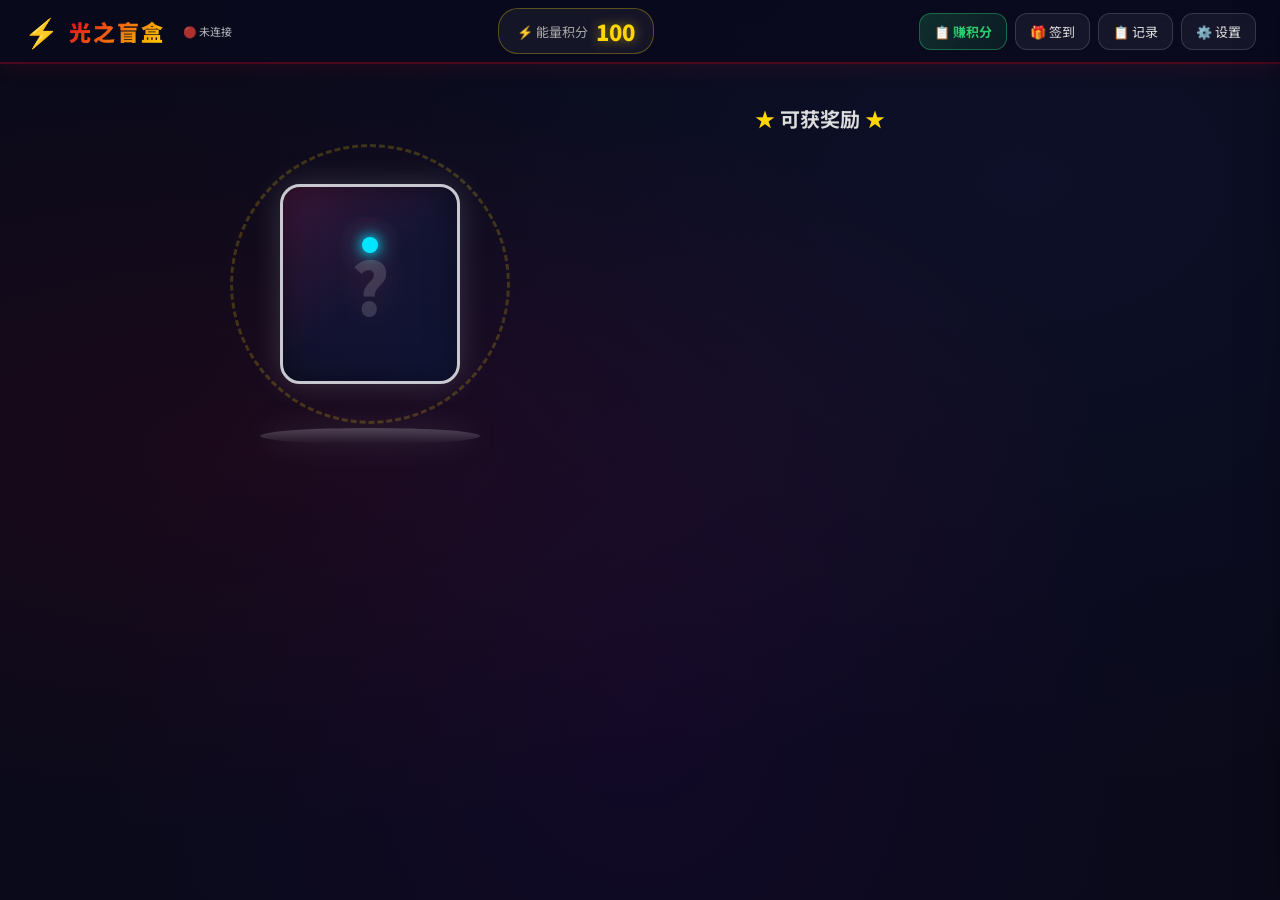
==== commit 83b52bd2: "Fix tier styles and layout: restore CSS + better UX flow - Restore all multi-tier CSS (was reverted " ====
--- a/index.html
+++ b/index.html
@@ -51,14 +51,15 @@
         <div class="platform"></div>
       </div>
 
+      <!-- 档位切换标签 -->
+      <div class="tier-tabs" id="tierTabs"></div>
       <!-- 多档抽奖按钮 -->
       <div class="draw-buttons" id="drawButtons"></div>
     </section>
 
     <!-- 右侧 - 奖品展示 -->
     <section class="prize-area">
-      <div class="tier-tabs" id="tierTabs"></div>
-      <h2 class="section-title" style="margin-top:8px;">
+      <h2 class="section-title" id="sectionTitle">
         <span class="title-deco">★</span> 可获奖励 <span class="title-deco">★</span>
       </h2>
       <div class="prize-grid" id="prizeGrid">
--- a/css/style.css
+++ b/css/style.css
@@ -161,159 +161,18 @@
   font-weight: 400;
 }
 
-/* ===== 多档抽奖按钮 ===== */
-.draw-buttons {
-  display: flex;
-  flex-direction: column;
-  gap: 10px;
-  width: 100%;
-  max-width: 300px;
-}
-
-.draw-btn.tier-btn {
-  width: 100%;
-  padding: 14px 20px;
-  display: flex;
-  flex-direction: column;
-  align-items: center;
-  gap: 4px;
-  background: linear-gradient(135deg, #1a1a3e, #0d0d25);
-  border: 2px solid rgba(255,255,255,0.12);
-  box-shadow: 0 4px 15px rgba(0,0,0,0.3);
-}
-
-.draw-btn.tier-btn:hover:not(:disabled) {
-  border-color: var(--ultra-gold);
-  box-shadow: 0 6px 25px rgba(255,215,0,0.25);
-  transform: translateY(-2px);
-}
-
-.draw-btn.tier-btn:disabled {
-  opacity: 0.45;
-  cursor: not-allowed;
-  background: linear-gradient(135deg, #1a1a2e, #111);
-}
-
-/* ===== 档位切换标签 ===== */
-.tier-tabs {
-  display: flex;
-  gap: 8px;
-  margin-bottom: 16px;
-  flex-wrap: wrap;
-  justify-content: center;
-}
-
-.tier-tab {
-  padding: 6px 16px;
-  border: 1px solid rgba(255,255,255,0.15);
-  border-radius: 16px;
-  cursor: pointer;
-  font-size: 13px;
-  font-weight: 700;
-  color: #888;
-  transition: all 0.2s;
-}
-
-.tier-tab:hover {
-  border-color: rgba(255,255,255,0.3);
-  color: #ccc;
-}
-
-.tier-tab.active {
-  background: rgba(224,0,29,0.15);
-  border-color: var(--ultra-red);
-  color: #fff;
-}
-
-/* ===== 档位设置面板 ===== */
-.tier-settings-group {
-  border: 1px solid rgba(255,255,255,0.08);
-  border-radius: 14px;
-  padding: 12px;
-  margin-bottom: 12px;
-}
-
-.tier-settings-header {
-  display: flex;
-  align-items: center;
-  gap: 8px;
-  margin-bottom: 10px;
-}
-
-.tier-name-input {
-  flex: 1;
-  padding: 6px 10px;
-  border: 1px solid rgba(255,255,255,0.15);
-  border-radius: 6px;
-  background: rgba(255,255,255,0.05);
-  color: #fff;
-  font-size: 13px;
-  font-family: inherit;
-}
-
-.tier-cost-input {
-  width: 70px;
-  padding: 6px 10px;
-  border: 1px solid rgba(255,255,255,0.15);
-  border-radius: 6px;
-  background: rgba(255,255,255,0.05);
-  color: #fff;
-  font-size: 13px;
-  font-family: inherit;
-  text-align: center;
-}
-
-.tier-cost-label {
-  font-size: 12px;
-  color: #888;
-}
-
-.btn-remove-tier {
-  width: 28px; height: 28px;
-  border: none; border-radius: 50%;
-  background: rgba(224,0,29,0.3);
-  color: #fff; cursor: pointer;
-  font-size: 14px;
-  transition: all 0.2s;
-}
-
-.btn-remove-tier:hover { background: var(--ultra-red); }
-
-.tier-gift-list {
-  display: flex;
-  flex-direction: column;
-  gap: 6px;
-}
-
-.btn-add-gift-small {
-  width: 100%;
-  padding: 6px;
-  border: 1px dashed rgba(255,255,255,0.2);
-  border-radius: 8px;
-  background: transparent;
-  color: #888;
-  cursor: pointer;
-  font-family: inherit;
-  font-size: 12px;
-  margin-top: 6px;
-  transition: all 0.2s;
-}
-
-.btn-add-gift-small:hover {
-  border-color: rgba(255,255,255,0.4);
-  color: #fff;
-}
-
 /* ===== 主游戏区 ===== */
 #main {
   display: flex;
   justify-content: center;
   align-items: flex-start;
-  gap: 60px;
+  gap: 40px;
   padding: calc(var(--header-h) + 40px) 24px 40px;
   min-height: 100vh;
   position: relative;
   z-index: 1;
+  max-width: 960px;
+  margin: 0 auto;
 }
 
 /* ===== 盲盒机区域 ===== */
@@ -321,7 +180,8 @@
   display: flex;
   flex-direction: column;
   align-items: center;
-  gap: 30px;
+  gap: 20px;
+  flex-shrink: 0;
 }
 
 .machine-container {
@@ -538,6 +398,159 @@
   margin-top: 2px;
 }
 
+/* ===== 多档抽奖按钮 ===== */
+.draw-buttons {
+  display: flex;
+  flex-direction: column;
+  gap: 12px;
+  width: 100%;
+  max-width: 320px;
+}
+
+.draw-btn.tier-btn {
+  width: 100%;
+  padding: 14px 20px;
+  display: flex;
+  flex-direction: column;
+  align-items: center;
+  gap: 4px;
+  background: linear-gradient(135deg, #1a1a3e, #0d0d25);
+  border: 2px solid rgba(255,255,255,0.1);
+  box-shadow: 0 4px 15px rgba(0,0,0,0.3);
+}
+
+.draw-btn.tier-btn:hover:not(:disabled) {
+  border-color: var(--ultra-gold);
+  box-shadow: 0 6px 25px rgba(255,215,0,0.3), 0 0 40px rgba(255,215,0,0.1);
+  transform: translateY(-2px);
+}
+
+.draw-btn.tier-btn:disabled {
+  opacity: 0.4;
+  cursor: not-allowed;
+  background: linear-gradient(135deg, #1a1a2e, #111);
+}
+
+/* ===== 档位切换标签 ===== */
+.tier-tabs {
+  display: flex;
+  gap: 8px;
+  flex-wrap: wrap;
+  justify-content: center;
+  margin-bottom: 4px;
+}
+
+.tier-tab {
+  padding: 8px 18px;
+  border: 2px solid rgba(255,255,255,0.12);
+  border-radius: 20px;
+  cursor: pointer;
+  font-size: 13px;
+  font-weight: 700;
+  color: #999;
+  background: rgba(255,255,255,0.03);
+  transition: all 0.25s;
+  user-select: none;
+}
+
+.tier-tab:hover {
+  border-color: rgba(255,255,255,0.3);
+  color: #ddd;
+  background: rgba(255,255,255,0.08);
+}
+
+.tier-tab.active {
+  background: linear-gradient(135deg, rgba(224,0,29,0.25), rgba(255,215,0,0.1));
+  border-color: var(--ultra-red);
+  color: #fff;
+  box-shadow: 0 0 20px rgba(224,0,29,0.2), inset 0 1px 0 rgba(255,255,255,0.1);
+}
+
+/* ===== 档位设置面板 ===== */
+.tier-settings-group {
+  border: 2px solid rgba(255,255,255,0.1);
+  border-radius: 16px;
+  padding: 14px;
+  margin-bottom: 14px;
+  background: rgba(255,255,255,0.03);
+}
+
+.tier-settings-header {
+  display: flex;
+  align-items: center;
+  gap: 8px;
+  margin-bottom: 12px;
+  flex-wrap: wrap;
+}
+
+.tier-name-input {
+  flex: 1;
+  min-width: 100px;
+  padding: 8px 12px;
+  border: 1px solid rgba(255,255,255,0.15);
+  border-radius: 8px;
+  background: rgba(255,255,255,0.05);
+  color: #fff;
+  font-size: 14px;
+  font-family: inherit;
+}
+
+.tier-cost-input {
+  width: 70px;
+  padding: 8px 10px;
+  border: 1px solid rgba(255,255,255,0.15);
+  border-radius: 8px;
+  background: rgba(255,255,255,0.05);
+  color: #fff;
+  font-size: 14px;
+  font-family: inherit;
+  text-align: center;
+}
+
+.tier-cost-label {
+  font-size: 13px;
+  color: #aaa;
+}
+
+.btn-remove-tier {
+  width: 32px; height: 32px;
+  border: none; border-radius: 50%;
+  background: rgba(224,0,29,0.25);
+  color: #fff; cursor: pointer;
+  font-size: 14px; font-weight: 700;
+  transition: all 0.2s;
+}
+
+.btn-remove-tier:hover { background: var(--ultra-red); }
+
+.tier-gift-list {
+  display: flex;
+  flex-direction: column;
+  gap: 8px;
+  padding-left: 4px;
+  border-left: 2px solid rgba(255,255,255,0.06);
+  margin-bottom: 8px;
+}
+
+.btn-add-gift-small {
+  width: 100%;
+  padding: 8px;
+  border: 2px dashed rgba(255,255,255,0.15);
+  border-radius: 10px;
+  background: transparent;
+  color: #999;
+  cursor: pointer;
+  font-family: inherit;
+  font-size: 13px;
+  transition: all 0.2s;
+}
+
+.btn-add-gift-small:hover {
+  border-color: rgba(255,215,0,0.4);
+  color: #fff;
+  background: rgba(255,215,0,0.05);
+}
+
 /* ===== 奖品展示区 ===== */
 .prize-area {
   flex: 1;
@@ -793,6 +806,76 @@
   70% { transform: translate(-4px, -2px); }
   80% { transform: translate(2px, 4px); }
   90% { transform: translate(-2px, -2px); }
+}
+
+/* ===== 增强特效 ===== */
+
+/* 屏幕闪光 */
+.screen-flash {
+  position: fixed; inset: 0; z-index: 1000; pointer-events: none;
+  animation: flashBoom 0.6s ease-out forwards;
+}
+
+@keyframes flashBoom {
+  0% { background: rgba(255,255,255,0); }
+  30% { background: rgba(255,255,255,0.7); }
+  100% { background: rgba(255,255,255,0); }
+}
+
+/* 光柱射线 */
+.light-beam {
+  position: absolute; pointer-events: none;
+  width: 4px; border-radius: 2px;
+  transform-origin: center bottom;
+  animation: beamShoot 0.8s ease-out forwards;
+}
+
+@keyframes beamShoot {
+  0% { opacity: 0; transform: scaleY(0); }
+  40% { opacity: 1; transform: scaleY(1); }
+  100% { opacity: 0; transform: scaleY(0.3); }
+}
+
+/* 脉冲光圈 */
+.ring-pulse {
+  position: absolute; pointer-events: none;
+  border-radius: 50%;
+  animation: ringExpand 1s ease-out forwards;
+}
+
+@keyframes ringExpand {
+  0% { width: 20px; height: 20px; opacity: 0.8; border-width: 4px; }
+  100% { width: 400px; height: 400px; opacity: 0; border-width: 1px; transform: translate(-190px, -190px); }
+}
+
+/* 漂浮星星 */
+.float-star {
+  position: absolute; pointer-events: none;
+  animation: starFloat 2s ease-out forwards;
+}
+
+@keyframes starFloat {
+  0% { opacity: 1; transform: translateY(0) scale(0.3) rotate(0deg); }
+  50% { opacity: 0.8; transform: translateY(-80px) scale(1.2) rotate(180deg); }
+  100% { opacity: 0; transform: translateY(-180px) scale(0) rotate(360deg); }
+}
+
+/* 闪光粒子 */
+.sparkle {
+  position: absolute; pointer-events: none;
+  width: 3px; height: 3px; border-radius: 50%;
+  animation: sparkleFly 1.5s ease-out forwards;
+}
+
+@keyframes sparkleFly {
+  0% {
+    transform: translate(0, 0) scale(1);
+    opacity: 1;
+  }
+  100% {
+    transform: translate(var(--sx), var(--sy)) scale(0);
+    opacity: 0;
+  }
 }
 
 /* ===== 历史侧边栏 ===== */
